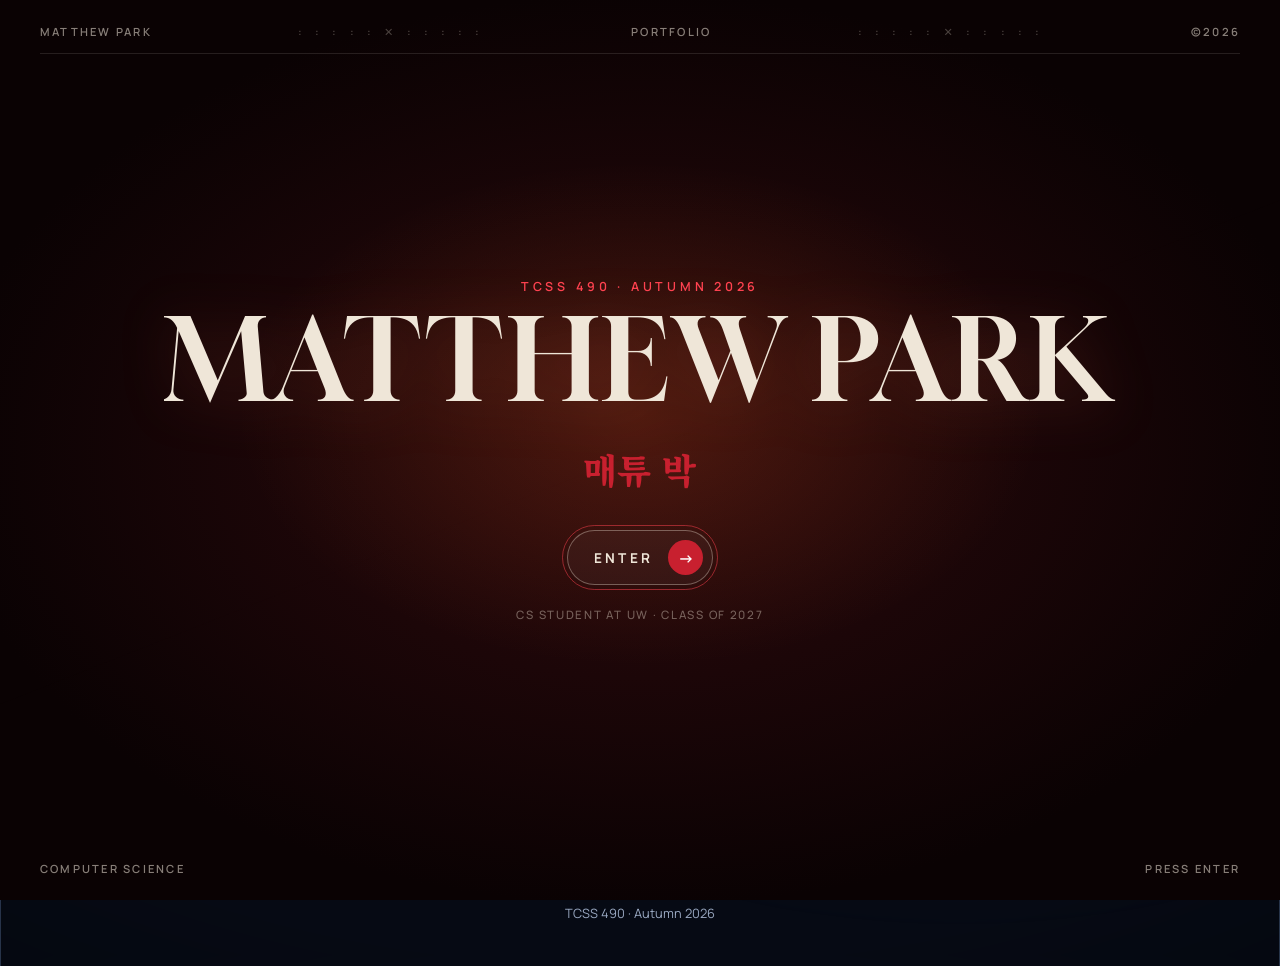
==== index.html @ c93c806b "Play all effects even with Reduce motion on" ====
<!DOCTYPE html>
<html lang="en">
<head>
  <meta charset="UTF-8">
  <meta name="viewport" content="width=device-width, initial-scale=1">
  <title>Matthew Park | Portfolio</title>
  <!-- Apply the saved theme before the page paints, so there is no flash -->
  <script>
    try { var t = localStorage.getItem("theme"); if (t) document.documentElement.dataset.theme = t; } catch (e) {}
  </script>
  <link rel="preconnect" href="https://fonts.googleapis.com">
  <link rel="preconnect" href="https://fonts.gstatic.com" crossorigin>
  <link rel="stylesheet" href="https://fonts.googleapis.com/css2?family=Gloock&family=Manrope:wght@400;500;600;700&display=swap">
  <link rel="stylesheet" href="https://fonts.googleapis.com/css2?family=Noto+Serif+KR:wght@900&text=%EB%A7%A4%ED%8A%9C%20%EB%B0%95&display=swap">
  <link rel="stylesheet" href="style.css?v=7">
  <link rel="stylesheet" href="intro.css?v=7">
  <script src="intro.js?v=7"></script>
  <link rel="stylesheet" href="world.css?v=7">
  <script src="world.js?v=7"></script>
  <script src="game.js?v=7"></script>
</head>
<body>
  <canvas id="embers" aria-hidden="true"></canvas>

  <div class="page">
    <header class="topbar">
      <a class="brand" href="#top" aria-label="Matthew Park, back to top">
        <span class="brand-mark" aria-hidden="true">M</span>
        <span class="brand-name">MATTHEW PARK</span>
      </a>
      <nav>
        <a href="https://github.com/matthewleepark">GitHub</a>
        <a href="https://www.linkedin.com/in/matthewlpark">LinkedIn</a>
        <a href="mailto:leepark@uw.edu">Email</a>
      </nav>
      <button id="theme-toggle" type="button" aria-label="Toggle light and dark mode">◐ <span class="theme-name">Dark</span></button>
    </header>

    <main class="hero" id="top">
      <p class="eyebrow">Computer Science · UW · Class of 2027</p>

      <div class="stage">
        <h1 class="giant">
          <span class="sr-only">Matthew Park</span>
          <span class="giant-word" aria-hidden="true">PARK</span>
        </h1>
        <span class="hangul" lang="ko" aria-hidden="true">매튜 박</span>
      </div>

      <!-- Your cutout photo: save a PNG with a transparent background as me.png in the repo.
           If me.png is missing, this is hidden automatically. -->
      <figure class="portrait">
        <img src="me.png" alt="Matthew Park" onerror="this.parentElement.hidden = true">
      </figure>

      <div class="hero-row">
        <div class="cta">
          <a class="btn-explore" href="#artifacts">View artifacts <span class="arrow" aria-hidden="true">↗</span></a>
          <span class="cta-rule" aria-hidden="true"></span>
          <a class="btn-text" href="mailto:leepark@uw.edu">Contact me</a>
        </div>

        <section class="intro" aria-labelledby="about-heading">
          <p class="tagline">CS student at UW, class of 2027. Learning to build software with AI.</p>
          <h2 id="about-heading" class="label">About</h2>
          <p class="about-text">
            I'm a computer science student at UW, graduating in June 2027.
            I'm aiming for a software developer role. This site holds the five
            projects I'm building for TCSS 490, Generative AI and Software Development.
          </p>
        </section>
      </div>

      <section class="artifacts" id="artifacts" aria-labelledby="artifacts-heading">
        <h2 id="artifacts-heading" class="label">TCSS 490 Artifacts</h2>
        <div id="cards" class="dish-row"></div>
      </section>
    </main>

    <footer>TCSS 490 · Autumn 2026</footer>
  </div>

  <!-- Artifact details: filled in by script.js when a card is clicked -->
  <dialog id="modal" class="modal" aria-labelledby="modal-title">
    <div class="modal-inner">
      <button type="button" class="modal-close" data-close aria-label="Close details">✕</button>
      <p id="modal-badge" class="eyebrow"></p>
      <h3 id="modal-title"></h3>
      <p id="modal-desc" class="modal-desc"></p>
      <h4 class="label">Reflection</h4>
      <p id="modal-reflection" class="modal-reflection"></p>
      <div class="modal-actions">
        <button type="button" class="btn-ghost" data-close>Close</button>
        <a id="modal-app" class="btn-explore" href="#" target="_blank" rel="noopener" hidden>Open app <span class="arrow" aria-hidden="true">↗</span></a>
        <a id="modal-link" class="btn-explore" href="#"><span id="modal-link-text">View artifact</span> <span class="arrow" aria-hidden="true">↗</span></a>
        <span id="modal-pending" class="btn-pending">Not built yet</span>
      </div>
    </div>
  </dialog>

  <script src="cards.js?v=7"></script>
  <script src="script.js?v=7"></script>
</body>
</html>
---- style.css ----
:root {
  color-scheme: dark;
  --bg: #120506;
  --bg-glow: #4a0d12;
  --display: #efe6d8;
  --fg: #efe6d8;
  --muted: #b8a49e;
  --red: #c8202f;
  --red-bright: #ff4250;
  --glass: rgba(255, 255, 255, .055);
  --glass-hover: rgba(255, 255, 255, .09);
  --line: rgba(255, 255, 255, .13);
  --pill-bg: rgba(255, 255, 255, .06);
  --shadow: 0 30px 60px -30px rgba(0, 0, 0, .9);

  --display-font: "Gloock", "DM Serif Display", Georgia, serif;
  --sans: "Manrope", system-ui, -apple-system, "Segoe UI", sans-serif;
}
:root[data-theme="light"] {
  color-scheme: light;
  --bg: #f2ebe1;
  --bg-glow: #e6c9c0;
  --display: #2a0b0e;
  --fg: #2a1214;
  --muted: #6d5853;
  --red: #a8141f;
  --red-bright: #c8202f;
  --glass: rgba(255, 255, 255, .55);
  --glass-hover: rgba(255, 255, 255, .8);
  --line: rgba(42, 11, 14, .14);
  --pill-bg: rgba(255, 255, 255, .5);
  --shadow: 0 26px 50px -30px rgba(42, 11, 14, .45);
}

/* ---------- Base ---------- */
* { box-sizing: border-box; }
html { scroll-behavior: smooth; }
body {
  margin: 0;
  min-height: 100vh;
  background:
    radial-gradient(60% 55% at 50% 45%, var(--bg-glow), transparent 75%),
    radial-gradient(120% 90% at 50% 50%, transparent 55%, rgba(0, 0, 0, .55)),
    var(--bg);
  color: var(--fg);
  font-family: var(--sans);
  line-height: 1.6;
  transition: background-color .5s ease, color .5s ease;
}
:root[data-theme="light"] body {
  background: radial-gradient(60% 55% at 50% 45%, var(--bg-glow), transparent 75%), var(--bg);
}
:focus-visible { outline: 2px solid var(--red-bright); outline-offset: 3px; }
::selection { background: var(--red); color: #fff; }
.sr-only {
  position: absolute; width: 1px; height: 1px; margin: -1px; padding: 0;
  overflow: hidden; clip: rect(0 0 0 0); white-space: nowrap; border: 0;
}
#embers { position: fixed; inset: 0; width: 100%; height: 100%; z-index: 0; pointer-events: none; }

.page { position: relative; z-index: 1; max-width: 1280px; margin: 0 auto; padding: 0 clamp(1rem, 3vw, 2rem); }

/* ---------- Top bar ---------- */
.topbar {
  display: grid; grid-template-columns: 1fr auto 1fr; align-items: center; gap: 1rem;
  padding: 1.4rem 0;
}
.brand { display: flex; align-items: center; gap: .7rem; color: var(--fg); text-decoration: none; }
.brand-mark {
  display: grid; place-items: center;
  width: 2rem; height: 2rem;
  border: 1.5px solid var(--red); border-radius: 6px;
  color: var(--red-bright);
  font-family: var(--display-font); font-size: 1.15rem;
}
.brand-name { font-family: var(--display-font); font-size: .95rem; letter-spacing: .08em; }

nav { display: flex; gap: .6rem; justify-content: center; }
nav a, #theme-toggle {
  padding: .4rem 1.05rem;
  border: 1px solid var(--line); border-radius: 999px;
  background: var(--pill-bg);
  -webkit-backdrop-filter: blur(8px); backdrop-filter: blur(8px);
  color: var(--fg);
  font: 500 .78rem var(--sans); letter-spacing: .04em; text-transform: uppercase;
  text-decoration: none;
  transition: background-color .3s, border-color .3s, color .3s, transform .3s;
}
nav a:hover { border-color: var(--red); background: var(--red); color: #fff; transform: translateY(-2px); }
#theme-toggle {
  justify-self: end;
  border-color: var(--red); background: var(--red); color: #fff;
  font-weight: 700; cursor: pointer;
}
#theme-toggle:hover { background: var(--red-bright); transform: translateY(-2px); }

/* ---------- Hero ---------- */
.hero {
  position: relative;
  display: flex; flex-direction: column;
  min-height: calc(100vh - 5rem);
  padding-top: clamp(1rem, 4vh, 3rem);
}
.eyebrow {
  position: relative; z-index: 3;
  margin: 0;
  color: var(--red-bright);
  font: 600 .82rem var(--sans); letter-spacing: .1em; text-transform: uppercase;
  animation: rise .9s .1s cubic-bezier(.2, .8, .2, 1) both;
}

.stage { position: relative; z-index: 1; }
.giant { margin: 0; line-height: 1; }
.giant-word {
  display: block;
  font-family: var(--display-font);
  font-weight: 400;
  font-size: clamp(6rem, 27vw, 22rem);
  line-height: .82;
  letter-spacing: -.02em;
  text-align: center;
  color: var(--display);
  transform: translate(calc(var(--px, 0) * -14px), calc(var(--py, 0) * -8px));
  transition: transform .4s cubic-bezier(.2, .8, .2, 1), color .5s;
  animation: giant-in 1.3s cubic-bezier(.2, .8, .2, 1) both;
}
@keyframes giant-in { from { opacity: 0; letter-spacing: .08em; filter: blur(8px); } }

.hangul {
  position: absolute; z-index: 3;
  top: 6%; right: 6%;
  font-family: "Noto Serif KR", var(--display-font);
  font-weight: 900;
  font-size: clamp(1.8rem, 6.5vw, 5rem);
  line-height: 1;
  color: var(--red);
  text-shadow: 0 6px 30px rgba(200, 32, 47, .35);
  transform: translate(calc(var(--px, 0) * 22px), calc(var(--py, 0) * 12px));
  transition: transform .4s cubic-bezier(.2, .8, .2, 1);
  animation: rise 1s .6s cubic-bezier(.2, .8, .2, 1) both;
}

/* the cutout photo stands in front of the giant word */
.portrait {
  position: absolute; z-index: 2;
  left: 50%; bottom: 0;
  height: min(88%, 860px);
  margin: 0;
  pointer-events: none;
  transform: translate(calc(-50% + var(--px, 0) * 8px), calc(var(--py, 0) * 4px));
  transition: transform .4s cubic-bezier(.2, .8, .2, 1);
  animation: photo-in 1.2s .3s cubic-bezier(.2, .8, .2, 1) both;
}
.portrait[hidden] { display: none; }
.portrait img {
  display: block; height: 100%; width: auto;
  /* red tint like the reference; delete this filter line to keep your photo's real colors */
  filter: grayscale(.3) sepia(.45) saturate(2) hue-rotate(-28deg) brightness(.85) contrast(1.08)
          drop-shadow(0 0 40px rgba(200, 32, 47, .35));
  -webkit-mask-image: linear-gradient(to bottom, #000 70%, transparent 98%);
          mask-image: linear-gradient(to bottom, #000 70%, transparent 98%);
}
@keyframes photo-in { from { opacity: 0; transform: translate(-50%, 30px); } }

.hero-row {
  position: relative; z-index: 3;
  display: flex; justify-content: space-between; align-items: flex-end; gap: 2rem;
  margin-top: clamp(1.5rem, 4vh, 3rem);
  animation: rise 1s .8s cubic-bezier(.2, .8, .2, 1) both;
}
.cta { display: flex; align-items: center; gap: 1.1rem; }
.btn-explore {
  display: inline-flex; align-items: center; gap: .9rem;
  padding: .45rem .5rem .45rem 1.3rem;
  border: 1px solid var(--red); border-radius: 999px;
  background: linear-gradient(var(--red), #8f1520);
  color: #fff;
  font: 600 1rem var(--sans);
  text-decoration: none;
  transition: transform .3s, box-shadow .3s;
}
.btn-explore .arrow {
  display: grid; place-items: center;
  width: 2rem; height: 2rem; border-radius: 50%;
  background: #120506; color: #fff; font-size: .9rem;
  transition: transform .35s cubic-bezier(.2, .8, .2, 1);
}
.btn-explore:hover { transform: translateY(-2px); box-shadow: 0 12px 30px -10px rgba(200, 32, 47, .8); }
.btn-explore:hover .arrow { transform: rotate(45deg); }
.cta-rule { width: 1px; height: 2.2rem; background: var(--line); }
.btn-text { color: var(--fg); font-weight: 600; text-decoration: none; }
.btn-text:hover { color: var(--red-bright); }

.intro { max-width: 22rem; text-align: right; }
.tagline { margin: 0 0 .8rem; font-size: 1rem; font-weight: 600; line-height: 1.5; }
.label {
  margin: 0 0 .3rem;
  color: var(--red-bright);
  font: 700 .72rem var(--sans); letter-spacing: .14em; text-transform: uppercase;
}
.about-text { margin: 0; color: var(--muted); font-size: .9rem; line-height: 1.6; }

/* ---------- Artifact cards (bottom row) ---------- */
.artifacts {
  position: relative; z-index: 3;
  margin-top: clamp(1.5rem, 4vh, 2.5rem);
  padding-bottom: 1.5rem;
}
.dish-row {
  display: grid; gap: .9rem;
  grid-template-columns: repeat(5, minmax(0, 1fr));
}
.dish {
  position: relative;
  display: flex; align-items: center; gap: .85rem;
  padding: .8rem .95rem;
  background: var(--glass);
  -webkit-backdrop-filter: blur(14px); backdrop-filter: blur(14px);
  border: 1px solid var(--line);
  border-radius: 14px;
  cursor: pointer;
  transition: transform .35s cubic-bezier(.2, .8, .2, 1), background-color .3s, border-color .3s, box-shadow .35s;
  animation: rise .8s cubic-bezier(.2, .8, .2, 1) backwards;
  animation-delay: calc(1s + var(--i, 0) * 90ms);
}
.dish.idea { border-style: dashed; }
.dish:hover, .dish:focus-within {
  transform: translateY(-5px);
  background: var(--glass-hover);
  border-color: var(--red);
  box-shadow: 0 16px 40px -18px rgba(200, 32, 47, .75);
}
.thumb {
  flex-shrink: 0;
  position: relative;
  display: grid; place-items: center;
  width: 3.4rem; height: 3.4rem; border-radius: 50%;
  background: radial-gradient(circle at 35% 30%, #5a1218, #1a0607 70%);
  border: 1px solid rgba(255, 66, 80, .35);
  color: #ffd9d2;
  font-family: var(--display-font); font-size: 1.3rem;
  box-shadow: inset 0 0 14px rgba(0, 0, 0, .6), 0 0 18px -6px rgba(200, 32, 47, .7);
}
.thumb::after {
  content: ""; position: absolute; right: 2px; bottom: 2px;
  width: .7rem; height: .7rem; border-radius: 50%;
  border: 2px solid var(--bg);
  background: #8a7f7a;
}
.dish.done .thumb::after { background: #3ddc84; }
.dish-text { min-width: 0; }
.dish h3 { margin: 0; font: 500 .86rem var(--sans); line-height: 1.35; }
.dish-open { all: unset; cursor: pointer; }
.dish-open::after { content: ""; position: absolute; inset: 0; border-radius: inherit; }
.dish:has(.dish-open:focus-visible) { outline: 2px solid var(--red-bright); outline-offset: 3px; }
.dish-meta { margin: .3rem 0 0; font-weight: 700; font-size: .85rem; letter-spacing: .02em; white-space: nowrap; }
.dish-meta span { color: var(--muted); font-weight: 500; font-size: .78rem; }

footer {
  position: relative; z-index: 1;
  padding: 1.2rem 0 2rem;
  color: var(--muted); font-size: .8rem; text-align: center;
}

@keyframes rise { from { opacity: 0; transform: translateY(16px); } }

/* ---------- Modal ---------- */
.modal {
  width: min(34rem, calc(100vw - 2rem));
  max-height: calc(100vh - 2rem);
  padding: 0;
  border: 1px solid var(--line); border-radius: 20px;
  background: radial-gradient(100% 80% at 50% 0%, var(--bg-glow), var(--bg) 80%);
  color: var(--fg);
  box-shadow: 0 40px 100px -30px rgba(0, 0, 0, .9);
  overflow: auto;
}
.modal[open] { animation: modal-in .45s cubic-bezier(.2, .9, .25, 1.05); }
.modal.closing { animation: modal-out .22s ease forwards; }
.modal::backdrop { background: rgba(10, 2, 3, .65); -webkit-backdrop-filter: blur(6px); backdrop-filter: blur(6px); }
.modal[open]::backdrop { animation: fade .3s ease; }
.modal.closing::backdrop { animation: fade .22s ease reverse forwards; }
@keyframes modal-in { from { opacity: 0; transform: translateY(18px) scale(.94); } }
@keyframes modal-out { to { opacity: 0; transform: scale(.96); } }
@keyframes fade { from { opacity: 0; } }

.modal-inner { position: relative; padding: 1.8rem 1.8rem 1.5rem; }
.modal .eyebrow { animation: none; }
.modal-close {
  position: absolute; top: 1.1rem; right: 1.1rem;
  width: 2.2rem; height: 2.2rem; border-radius: 50%;
  border: 1px solid var(--line); background: none; color: var(--fg);
  cursor: pointer; transition: transform .3s, border-color .3s;
}
.modal-close:hover { transform: rotate(90deg); border-color: var(--red); }
.modal h3 {
  margin: .3rem 2.5rem .7rem 0;
  font-family: var(--display-font); font-weight: 400;
  font-size: clamp(1.9rem, 5vw, 2.5rem); line-height: 1.1;
}
.modal-desc { margin: 0 0 1.3rem; }
.modal-reflection {
  margin: 0; padding: .8rem 1rem;
  border-left: 2px solid var(--red);
  background: var(--glass);
  border-radius: 0 10px 10px 0;
  font-style: italic;
}
.modal-reflection.empty { font-style: normal; color: var(--muted); border-left-style: dashed; }
.modal-actions {
  display: flex; flex-wrap: wrap; justify-content: flex-end; align-items: center; gap: .7rem;
  margin-top: 1.6rem; padding-top: 1.2rem; border-top: 1px solid var(--line);
}
.btn-ghost {
  padding: .55rem 1.2rem; border-radius: 999px;
  border: 1px solid var(--line); background: none; color: var(--fg);
  font: 600 .9rem var(--sans); cursor: pointer;
  transition: border-color .3s;
}
.btn-ghost:hover { border-color: var(--red); }
.btn-pending {
  padding: .55rem 1.2rem; border-radius: 999px;
  border: 1px dashed var(--line); color: var(--muted); font-weight: 600; font-size: .9rem;
}
[hidden].btn-explore, [hidden].btn-pending { display: none; }
/* The second bubble (View repo) next to Open app: outlined instead of filled. */
.btn-explore.secondary { background: none; border-color: var(--line); color: var(--fg); }
.btn-explore.secondary .arrow { background: var(--line); color: var(--fg); }
.btn-explore.secondary:hover { border-color: var(--red); box-shadow: none; }

/* ---------- Tablet / phone ---------- */
@media (max-width: 960px) {
  .topbar { grid-template-columns: 1fr auto; }
  .topbar nav { grid-column: 1 / -1; grid-row: 2; justify-content: flex-start; flex-wrap: wrap; }
  .hero-row { flex-direction: column; align-items: flex-start; }
  .intro { text-align: left; max-width: 34rem; }
  .dish-row {
    grid-template-columns: none;
    grid-auto-flow: column; grid-auto-columns: minmax(230px, 70%);
    overflow-x: auto; scroll-snap-type: x mandatory;
    padding: .4rem .2rem 1rem;
  }
  .dish { scroll-snap-align: start; }
  /* on smaller screens the photo sits in the flow, overlapping the bottom of the word */
  .portrait {
    position: relative; left: auto; bottom: auto;
    align-self: center;
    height: clamp(260px, 70vw, 460px);
    margin: clamp(-5rem, -9vw, -2rem) auto 0;
    transform: none;
    animation: rise 1.2s .3s cubic-bezier(.2, .8, .2, 1) both;
  }
}
@media (max-width: 520px) {
  .brand-name { display: none; }
  .hangul { top: 0; right: 0; }
}

/* ---------- Reduced motion ---------- */
::view-transition-old(root), ::view-transition-new(root) { animation: none; mix-blend-mode: normal; }
---- intro.css ----
/* Cover the page until the front page is built, so nothing flashes first */
html.gate-on::before {
  content: ""; position: fixed; inset: 0; z-index: 9998;
  background: #0a0203;
}
/* Hold the page's own entrance animations until the cut opens */
html.gate-playing .page,
html.gate-playing .page * { animation-play-state: paused !important; }

/* ==========================================================
   Front page
   ========================================================== */
.gate { position: fixed; inset: 0; z-index: 9999; overflow: hidden; background: #0a0203; }
.gate.cutting { background: transparent; }
.gate-half {
  position: absolute; inset: 0;
  background:
    radial-gradient(45% 40% at 50% 46%, rgba(255, 106, 26, .16), transparent 70%),
    radial-gradient(70% 65% at 50% 50%, #2e0a0d, #0a0203 78%);
  will-change: transform;
}
.gate-top    { clip-path: polygon(0 0, 100% 0, 100% calc(22% + 2px), 0 calc(78% + 2px)); z-index: 1; }
.gate-bottom { clip-path: polygon(0 78%, 100% 22%, 100% 100%, 0 100%); }

.gate-hud {
  position: absolute; left: clamp(1rem, 4vw, 2.5rem); right: clamp(1rem, 4vw, 2.5rem);
  display: flex; justify-content: space-between; align-items: center; gap: 1rem;
  color: rgba(239, 230, 216, .55);
  font: 600 .7rem "Manrope", system-ui, sans-serif; letter-spacing: .2em; text-transform: uppercase;
}
.gate-hud.top { top: 1.5rem; padding-bottom: .9rem; border-bottom: 1px solid rgba(239, 230, 216, .12); }
.gate-hud.bottom { bottom: 1.5rem; }
.ticks { color: rgba(239, 230, 216, .28); letter-spacing: .5em; white-space: nowrap; overflow: hidden; }

.gate-center {
  position: absolute; inset: 0;
  display: grid; place-content: center; justify-items: center; gap: .45rem;
  text-align: center; padding: 0 1rem;
}
.gate-kicker {
  color: #ff4250;
  font: 600 .78rem "Manrope", system-ui, sans-serif; letter-spacing: .3em; text-transform: uppercase;
}
.gate-name {
  position: relative;
  color: transparent;
  background: linear-gradient(105deg, #efe6d8 0%, #efe6d8 42%, #ffe9c9 48%, #ffffff 50%, #ffe9c9 52%, #efe6d8 58%, #efe6d8 100%);
  background-size: 300% 100%;
  -webkit-background-clip: text; background-clip: text;
  filter: drop-shadow(0 6px 28px rgba(255, 120, 80, .18));
  font-family: "Gloock", Georgia, serif;
  font-size: clamp(2.6rem, 10vw, 7rem);
  line-height: 1; letter-spacing: .04em;
}
.gate-ko {
  margin-top: 1.2rem;
  color: #c8202f;
  font-family: "Noto Serif KR", "Gloock", serif; font-weight: 900;
  font-size: clamp(1.3rem, 3.6vw, 2.2rem);
}

.gate-enter {
  position: relative;
  display: inline-flex; align-items: center; gap: .9rem;
  margin-top: 1.6rem;
  padding: .55rem .55rem .55rem 1.6rem;
  border: 1px solid rgba(239, 230, 216, .35); border-radius: 999px;
  background: rgba(255, 255, 255, .04);
  color: #efe6d8;
  font: 700 .85rem "Manrope", system-ui, sans-serif; letter-spacing: .25em; text-transform: uppercase;
  cursor: pointer;
  transition: background-color .3s, border-color .3s, transform .2s, box-shadow .3s;
}
.gate-enter::before {
  content: ""; position: absolute; inset: -6px; border-radius: inherit;
  border: 1px solid rgba(255, 66, 80, .5);
  animation: gate-pulse 2.2s ease-out infinite;
  pointer-events: none;
}
.gate-enter .arrow {
  display: grid; place-items: center;
  width: 2.2rem; height: 2.2rem; border-radius: 50%;
  background: #c8202f; color: #fff; font-size: 1rem; letter-spacing: 0;
  transition: transform .35s cubic-bezier(.2, .8, .2, 1);
}
.gate-enter:hover { background: rgba(200, 32, 47, .25); border-color: #ff4250; box-shadow: 0 0 40px -8px rgba(255, 66, 80, .8); }
.gate-enter:hover .arrow { transform: translateX(4px); }
.gate-enter:active { transform: scale(.96); }
.gate-enter:focus-visible { outline: 2px solid #ff4250; outline-offset: 6px; }
@keyframes sheen { 0% { background-position: 100% 0; } 55%, 100% { background-position: 0% 0; } }
@keyframes gate-pulse { from { opacity: .9; transform: scale(.96); } to { opacity: 0; transform: scale(1.18); } }

.gate-sub { margin-top: .9rem; color: rgba(239, 230, 216, .4); font: 500 .72rem "Manrope", system-ui, sans-serif; letter-spacing: .15em; text-transform: uppercase; }

/* front page entrance */
.gate-center > *, .gate-hud { animation: gate-rise .9s cubic-bezier(.2, .8, .2, 1) backwards; }
.gate-center > :nth-child(2) { animation-delay: .1s; }
.gate-center > :nth-child(3) { animation-delay: .2s; }
.gate-center > :nth-child(4) { animation-delay: .35s; }
.gate-center > :nth-child(5) { animation-delay: .45s; }
@keyframes gate-rise { from { opacity: 0; transform: translateY(14px); } }
.gate-center > .gate-name { animation: gate-rise .9s .1s cubic-bezier(.2, .8, .2, 1) backwards, sheen 6s 1s ease-in-out infinite; }

/* the blade stroke */
.gate-slash {
  position: absolute; z-index: 3;
  height: 3px; border-radius: 3px;
  background: linear-gradient(90deg, rgba(255, 255, 255, 0), #fff 12%, #fff 88%, rgba(255, 255, 255, 0));
  box-shadow: 0 0 8px #fff, 0 0 22px #ff4250, 0 0 40px rgba(255, 106, 26, .7);
  transform-origin: 0 50%;
  pointer-events: none;
  opacity: 0;
}
.gate-flash { position: absolute; inset: 0; z-index: 2; background: #fff; opacity: 0; pointer-events: none; }
.spark {
  position: absolute; z-index: 4;
  width: 3px; height: 3px; border-radius: 50%;
  background: #ffc061;
  box-shadow: 0 0 8px #ff6a1a, 0 0 2px #fff;
  pointer-events: none;
}

/* ==========================================================
   Atmosphere on the hero (inspired by the fog + callout references)
   ========================================================== */
.hero { overflow-x: clip; }
.topbar { border-bottom: 1px solid var(--line); }

/* drifting fog */
.fog { position: absolute; inset: -10% -25%; z-index: 0; pointer-events: none; }
.fog span {
  position: absolute; width: 55%; height: 45%; border-radius: 50%;
  background: radial-gradient(closest-side, rgba(255, 228, 218, .085), transparent);
  filter: blur(24px);
  animation: drift 34s ease-in-out infinite alternate;
}
.fog span:nth-child(1) { left: 0; top: 30%; }
.fog span:nth-child(2) { left: 40%; top: 50%; animation-duration: 42s; animation-delay: -12s; }
.fog span:nth-child(3) { left: 20%; top: 5%; width: 70%; animation-duration: 50s; animation-delay: -25s; }
:root[data-theme="light"] .fog span { background: radial-gradient(closest-side, rgba(120, 50, 45, .07), transparent); }
@keyframes drift { from { transform: translateX(-12%); } to { transform: translateX(18%); } }

/* thin orbit rings behind the figure */
.rings { position: absolute; z-index: 2; width: 0; height: 0; pointer-events: none; }
.rings span {
  position: absolute; left: 0; top: 0;
  border-radius: 50%;
  border: 1px solid rgba(239, 230, 216, .13);
  transform: translate(-50%, -50%);
  animation: ring-in 1.2s .4s cubic-bezier(.2, .8, .2, 1) both;
}
.rings span:nth-child(1) { width: 34vmin; height: 34vmin; }
.rings span:nth-child(2) {
  width: 58vmin; height: 58vmin;
  border-style: dashed; border-color: rgba(255, 66, 80, .2);
  animation: fade-in 1.2s .55s ease both, spin 90s linear infinite;
}
:root[data-theme="light"] .rings span:nth-child(1) { border-color: rgba(42, 11, 14, .12); }
@keyframes ring-in { from { opacity: 0; transform: translate(-50%, -50%) scale(.85); } }
@keyframes spin { to { transform: translate(-50%, -50%) rotate(360deg); } }

/* callouts: red dot + leader line pointing at the figure */
.callout { position: absolute; z-index: 3; width: 0; height: 0; }
.callout-anchor {
  position: absolute; left: 0; top: 0;
  width: 9px; height: 9px; margin: -4.5px 0 0 -4.5px;
  border: 1.5px solid rgba(255, 255, 255, .85); border-radius: 50%;
  animation: pop .4s var(--d) cubic-bezier(.2, .8, .2, 1.4) both;
}
.callout-line {
  position: absolute; top: 0; height: 1px; width: var(--len);
  background: rgba(239, 230, 216, .45);
  animation: draw .5s calc(var(--d) + .1s) cubic-bezier(.6, 0, .2, 1) both;
}
.callout-dot {
  position: absolute; top: 0;
  width: 12px; height: 12px; margin: -6px 0 0 -6px;
  border-radius: 50%; background: var(--red-bright);
  box-shadow: 0 0 0 4px rgba(255, 66, 80, .18), 0 0 14px rgba(255, 66, 80, .8);
  animation: pop .4s calc(var(--d) + .5s) cubic-bezier(.2, .8, .2, 1.4) both;
}
.callout-label {
  position: absolute; top: 0; transform: translateY(-50%);
  padding: .25rem .7rem;
  border: 1px solid var(--line); border-radius: 999px;
  background: color-mix(in srgb, var(--bg) 70%, transparent);
  -webkit-backdrop-filter: blur(8px); backdrop-filter: blur(8px);
  color: var(--fg);
  font: 700 .8rem var(--sans); white-space: nowrap;
  animation: fade-in .4s calc(var(--d) + .6s) ease both;
}
.callout.right .callout-line { left: 0; transform-origin: left; }
.callout.right .callout-dot { left: var(--len); }
.callout.right .callout-label { left: calc(var(--len) + 16px); }
.callout.left .callout-line { right: 0; transform-origin: right; }
.callout.left .callout-dot { left: calc(var(--len) * -1); }
.callout.left .callout-label { right: calc(var(--len) + 16px); }
.callout:hover .callout-dot { animation: pulse 1s ease-in-out infinite; }
@keyframes draw { from { transform: scaleX(0); } }
@keyframes pop { from { transform: scale(0); opacity: 0; } }
@keyframes fade-in { from { opacity: 0; } }
@keyframes pulse { 50% { box-shadow: 0 0 0 9px rgba(255, 66, 80, 0), 0 0 22px rgba(255, 66, 80, 1); } }

/* vertical dot nav for the five artifacts */
.dot-nav {
  position: absolute; z-index: 4; left: 0; top: 28%;
  display: flex; flex-direction: column; gap: .7rem;
  animation: rise .9s 1s cubic-bezier(.2, .8, .2, 1) both;
}
.dot-nav::before, .dot-nav::after {
  content: ""; width: 1px; height: 1.6rem; margin-left: 6.5px; background: var(--line);
}
.dot-nav button {
  position: relative;
  display: flex; align-items: center; gap: .8rem;
  padding: 0; border: 0; background: none; cursor: pointer;
  color: var(--fg); font: 700 .8rem var(--sans);
}
.dot-nav .pip {
  flex-shrink: 0;
  width: 14px; height: 14px; border-radius: 50%;
  border: 1.5px solid rgba(239, 230, 216, .7);
  transition: transform .25s, background-color .25s, border-color .25s;
}
:root[data-theme="light"] .dot-nav .pip { border-color: rgba(42, 11, 14, .55); }
.dot-nav .done .pip { background: var(--red-bright); border-color: var(--red-bright); box-shadow: 0 0 12px rgba(255, 66, 80, .7); }
.dot-nav .tip {
  padding: .2rem .65rem; border-radius: 999px;
  background: color-mix(in srgb, var(--bg) 75%, transparent);
  -webkit-backdrop-filter: blur(8px); backdrop-filter: blur(8px);
  white-space: nowrap;
  opacity: 0; transform: translateX(-6px);
  transition: opacity .25s, transform .25s;
  pointer-events: none;
}
.dot-nav button:hover .pip, .dot-nav button:focus-visible .pip { transform: scale(1.25); border-color: var(--red-bright); }
.dot-nav button:hover .tip, .dot-nav button:focus-visible .tip { opacity: 1; transform: none; }


/* ==========================================================
   Reference vibes on the hero
   ========================================================== */

/* HUD strip at the top of the hero */
.hud-strip {
  position: relative; z-index: 3;
  display: flex; justify-content: space-between; align-items: center; gap: 1rem;
  margin-bottom: 1.2rem;
  color: var(--muted);
  font: 600 .68rem var(--sans); letter-spacing: .2em; text-transform: uppercase;
  animation: rise .9s cubic-bezier(.2, .8, .2, 1) both;
}
.hud-strip .ticks { flex: 1; text-align: center; color: var(--line); }
:root:not([data-theme="light"]) .hud-strip .ticks { color: rgba(239, 230, 216, .25); }

/* astronaut figure (shown when there's no me.png) */
.portrait.is-figure img {
  filter: drop-shadow(0 0 40px rgba(255, 106, 26, .35)) !important;
  -webkit-mask-image: none !important; mask-image: none !important;
  animation: float 7s ease-in-out infinite;
  transform-origin: 50% 40%;
}
@media (min-width: 961px) {
  .portrait.is-figure { height: min(64%, 600px); bottom: 21%; }
}
@keyframes float {
  0%, 100% { transform: translateY(0) rotate(0deg); }
  50% { transform: translateY(-18px) rotate(-3deg); }
}

@media (max-width: 960px) {
  .hud-strip .ticks, .callout, .dot-nav, .rings { display: none !important; }
}
---- world.css ----
@import url("https://fonts.googleapis.com/css2?family=Noto+Serif+KR:wght@900&text=%EC%9D%BC%EC%84%AC&display=swap");

/* world.css: the "other dimension" you enter after the sword cut.
   A blue night landscape with your name tucked behind the mountains,
   a blade cursor trail, and the "park" easter egg.
   Remove its <link> in index.html to undo. */

/* ---------- Blue world colors ---------- */
:root.world:not([data-theme="light"]) {
  --bg: #060a14;
  --bg-glow: #142443;
  --display: #eef3fb;
  --fg: #e7edf6;
  --muted: #9aa9c2;
  --glass: rgba(255, 255, 255, .06);
  --glass-hover: rgba(255, 255, 255, .1);
  --line: rgba(200, 220, 255, .15);
  --pill-bg: rgba(255, 255, 255, .06);

  --sky-1: #02050d; --sky-2: #0a1631; --sky-3: #22406d; --sky-4: #b98a78;
  --m-far: #1b3050; --m-mid: #12223e;
  --lake-1: #0c1833; --lake-2: #04070f;
  --ridge: #060c19; --ridge-rim: rgba(150, 190, 255, .4);
  --sun: #ff4d3d; --star: #dbe7ff; --star-op: 1;
  --fog-tint: rgba(200, 222, 255, .08);
}
:root.world[data-theme="light"] {
  /* moonlit: slate-blue night, white moon, snowy peaks */
  --bg: #2c3542;
  --bg-glow: #4a5668;
  --display: #f4f7fb;
  --fg: #eef2f7;
  --muted: #c9d1dc;
  --glass: rgba(255, 255, 255, .1);
  --glass-hover: rgba(255, 255, 255, .17);
  --line: rgba(255, 255, 255, .22);
  --pill-bg: rgba(255, 255, 255, .1);

  --sky-1: #46536a; --sky-2: #65728a; --sky-3: #8995a8; --sky-4: #a9b3c2;
  --m-far: #5a677d; --m-mid: #3f4a5e;
  --lake-1: #3a4558; --lake-2: #1f2631;
  --ridge: #262e3b; --ridge-rim: rgba(255, 255, 255, .4);
  --sun: #e2412f; --star: #ffffff; --star-op: .35;
  --fog-tint: rgba(255, 255, 255, .12);
  --snow: rgba(255, 255, 255, .55);
  --shine: #ffffff;
}
:root.world:not([data-theme="light"]) { --snow: transparent; --shine: #bcd6ff; }

html.world, html.world body { overflow-x: clip; }
html.world .hero { overflow-x: visible; }

/* orange embers become blue fireflies */
html.world #embers { filter: hue-rotate(190deg) saturate(.75) brightness(1.15); }
html.world .fog span { background: radial-gradient(closest-side, var(--fog-tint), transparent); }

/* ---------- Landscape backdrop ---------- */
.world-bg {
  position: fixed; inset: 0; z-index: -1;
  pointer-events: none;
  overflow: hidden;
}
.world-bg svg { display: block; width: 100%; height: 100%; }
.world-bg .far { transform: translate(calc(var(--wx, 0) * 10px), calc(var(--wy, 0) * 4px)); transition: transform .6s cubic-bezier(.2, .8, .2, 1); }
.world-bg .tw { animation: twinkle var(--tw, 3s) ease-in-out infinite; animation-delay: var(--td, 0s); }
@keyframes twinkle { 50% { opacity: .15; } }
.world-bg .shimmer { animation: shimmer 2.6s ease-in-out infinite; animation-delay: var(--td, 0s); }
@keyframes shimmer { 50% { opacity: .25; transform: scaleX(.7); } }

.shooting-star {
  position: absolute; top: 12%; left: 70%;
  width: 140px; height: 1.5px;
  background: linear-gradient(90deg, rgba(219, 231, 255, 0), #fff);
  border-radius: 2px;
  transform: rotate(-24deg);
  opacity: 0;
  filter: drop-shadow(0 0 6px #9cc2ff);
  animation: shoot 9s 3s linear infinite;
}
/* night has the red sun, moonlit mode has the moon */
.world-bg .moon, .world-bg .for-moon { display: none; }
:root.world[data-theme="light"] .world-bg .sun,
:root.world[data-theme="light"] .world-bg .for-sun { display: none; }
:root.world[data-theme="light"] .world-bg .moon,
:root.world[data-theme="light"] .world-bg .for-moon { display: inline; }
@keyframes shoot {
  0% { opacity: 0; translate: 0 0; }
  2% { opacity: 1; }
  7% { opacity: 0; translate: -340px 150px; }
  100% { opacity: 0; translate: -340px 150px; }
}

/* entering from the cut: the world rushes in */
html.world-entering .world-bg { animation: world-in 1.6s cubic-bezier(.2, .8, .2, 1); }
@keyframes world-in { from { transform: scale(1.18); filter: brightness(2.4) blur(8px); } }

/* ---------- Ridge that hides the bottom of your name ---------- */
.world-ridge {
  position: absolute; z-index: 0;     /* sits behind your name, so PARK stands in front */
  left: calc(50% - 50vw); width: 100vw;
  pointer-events: none;
  animation: ridge-in 1.3s .15s cubic-bezier(.2, .8, .2, 1) backwards;
}
.world-ridge svg { display: block; width: 100%; height: 100%; overflow: visible; }
@keyframes ridge-in { from { transform: translateY(40px); opacity: 0; } }

/* the cut now opens onto blue light */
.gate-flash { background: #d4e8ff !important; }
.gate-slash { box-shadow: 0 0 8px #fff, 0 0 24px #6fb1ff, 0 0 48px rgba(90, 160, 255, .8) !important; }

/* ---------- Letters you can slice ---------- */
.giant-word .ltr { position: relative; display: inline-block; cursor: pointer; pointer-events: auto; }
.giant-word .ltr::before,
.giant-word .ltr::after {
  content: attr(data-ch);
  position: absolute; left: 0; top: 0;
  color: var(--display);
  -webkit-text-fill-color: var(--display);
  opacity: 0; pointer-events: none;
}
.giant-word .ltr::before { clip-path: polygon(0 0, 100% 0, 100% var(--c2, 42%), 0 var(--c1, 58%)); }
.giant-word .ltr::after  { clip-path: polygon(0 var(--c1, 58%), 100% var(--c2, 42%), 100% 100%, 0 100%); }
.giant-word .ltr.sliced { color: transparent; }
.giant-word .ltr.sliced::before { opacity: 1; animation: half-up .95s cubic-bezier(.2, .8, .2, 1) forwards; }
.giant-word .ltr.sliced::after  { opacity: 1; animation: half-down .95s cubic-bezier(.2, .8, .2, 1) forwards; }
@keyframes half-up {
  0% { transform: none; }
  22% { transform: translate(-.05em, -.07em) rotate(-3deg); }
  70% { transform: translate(-.02em, -.02em) rotate(-1deg); }
  100% { transform: none; }
}
@keyframes half-down {
  0% { transform: none; }
  22% { transform: translate(.05em, .06em) rotate(2deg); }
  70% { transform: translate(.02em, .02em) rotate(1deg); }
  100% { transform: none; }
}

/* a quick blade stroke used for letter slices and the easter egg */
.world-slash {
  position: fixed; z-index: 70;
  height: 2px; border-radius: 2px;
  background: linear-gradient(90deg, rgba(255, 255, 255, 0), #fff 15%, #fff 85%, rgba(255, 255, 255, 0));
  box-shadow: 0 0 8px #fff, 0 0 22px #6fb1ff;
  transform-origin: 0 50%;
  pointer-events: none;
}
.world-flash { position: fixed; inset: 0; z-index: 69; background: #d4e8ff; pointer-events: none; }
.world-spark {
  position: fixed; z-index: 71;
  width: 3px; height: 3px; border-radius: 50%;
  background: #e6f1ff; box-shadow: 0 0 8px #6fb1ff;
  pointer-events: none;
}
.world-toast {
  position: fixed; z-index: 72; left: 50%; bottom: 2rem;
  padding: .6rem 1.2rem;
  border: 1px solid rgba(200, 220, 255, .3); border-radius: 999px;
  background: rgba(6, 10, 20, .75);
  -webkit-backdrop-filter: blur(10px); backdrop-filter: blur(10px);
  color: #e7edf6; font: 600 .85rem var(--sans); letter-spacing: .04em;
  translate: -50% 0;
  pointer-events: none;
}

/* ---------- Blade cursor trail ---------- */
.blade-trail { position: fixed; inset: 0; width: 100%; height: 100%; z-index: 60; pointer-events: none; }


/* ==========================================================
   Easter egg: 일섬 (Isseom, "one flash")
   ========================================================== */
html.egg-hush .page,
html.egg-hush .world-bg,
html.egg-hush #embers { filter: grayscale(.85) brightness(.5); transition: filter .6s ease; }
html.egg-hide body > .page,
html.egg-hide body > .world-bg,
html.egg-hide #embers { visibility: hidden; }

.egg { position: fixed; inset: 0; z-index: 80; pointer-events: none; }
.egg-void { position: absolute; inset: 0; width: 100%; height: 100%; opacity: 0; }
.egg-shards { position: absolute; inset: 0; }
.egg-shard { position: absolute; inset: 0; overflow: hidden; will-change: transform; }
.egg-shard .world-bg { position: absolute; }
.egg-shard .egg-page { position: absolute; left: 0; right: 0; }
.egg-shard *, .egg-shard *::before, .egg-shard *::after { animation: none !important; transition: none !important; }

.egg-bar { position: absolute; left: 0; right: 0; height: 11vh; background: #000; transition: transform .55s cubic-bezier(.7, 0, .2, 1); z-index: 3; }
.egg-bar.top { top: 0; transform: translateY(-100%); }
.egg-bar.bottom { bottom: 0; transform: translateY(100%); }
.egg.bars .egg-bar { transform: none; }

.egg-title {
  position: absolute; inset: 0; z-index: 4;
  display: grid; place-content: center; justify-items: center; gap: 1rem;
  opacity: 0;
}
.egg-kanji { position: relative; display: block; line-height: 1; }
.egg-kanji .half {
  display: block;
  font-family: "Noto Serif KR", "Gloock", serif; font-weight: 900;
  font-size: clamp(6rem, 24vw, 16rem);
  color: #ff3b3b;
  text-shadow: 0 0 30px rgba(255, 59, 59, .6), 0 0 90px rgba(255, 30, 30, .35);
  letter-spacing: .05em;
}
.egg-kanji .half.b { position: absolute; inset: 0; }
.egg-kanji .half.a { clip-path: polygon(0 0, 100% 0, 100% 36%, 0 64%); }
.egg-kanji .half.b { clip-path: polygon(0 64%, 100% 36%, 100% 100%, 0 100%); }
.egg-sub {
  color: rgba(231, 237, 246, .75);
  font: 700 .8rem var(--sans); letter-spacing: .5em; text-transform: uppercase;
}
.egg-flash { position: absolute; inset: 0; z-index: 5; background: #fff; opacity: 0; }

/* the reward: an aurora that stays in the sky for the rest of the visit */
.aurora {
  position: absolute; left: -10%; right: -10%; top: -5%; height: 55%;
  pointer-events: none;
  mix-blend-mode: screen;
  opacity: 0;
  transition: opacity 2.5s ease;
  filter: blur(28px);
}
html.aurora-on .aurora { opacity: .6; }
html.aurora-on:root.world[data-theme="light"] .aurora { opacity: .4; }
.aurora span {
  position: absolute; border-radius: 50%;
  animation: aurora 14s ease-in-out infinite alternate;
}
.aurora span:nth-child(1) { left: 5%;  top: 10%; width: 50%; height: 40%; background: radial-gradient(closest-side, rgba(60, 255, 180, .55), transparent); }
.aurora span:nth-child(2) { left: 35%; top: 0;   width: 45%; height: 50%; background: radial-gradient(closest-side, rgba(90, 160, 255, .5), transparent); animation-duration: 18s; animation-delay: -6s; }
.aurora span:nth-child(3) { left: 60%; top: 15%; width: 40%; height: 35%; background: radial-gradient(closest-side, rgba(170, 110, 255, .45), transparent); animation-duration: 22s; animation-delay: -12s; }
@keyframes aurora {
  from { transform: translateX(-6%) skewX(-12deg) scaleY(.8); }
  to   { transform: translateX(8%) skewX(10deg) scaleY(1.2); }
}

/* ==========================================================
   Shiny name, sticky top bar, back button, hero layout
   ========================================================== */
.giant-word:not(.echo) { filter: drop-shadow(0 8px 34px rgba(140, 180, 255, .22)); }
/* each letter carries the shine; the delays make one sweep travel across the word */
.giant-word .ltr {
  color: transparent;
  background: linear-gradient(105deg, var(--display) 0%, var(--display) 42%, var(--shine) 48%, #fff 50%, var(--shine) 52%, var(--display) 58%, var(--display) 100%);
  background-size: 300% 100%;
  background-position: 100% 0;
  -webkit-background-clip: text; background-clip: text;
  animation: world-sheen 7s 1.6s ease-in-out infinite;
}
.giant-word .ltr:nth-child(2) { animation-delay: 1.75s; }
.giant-word .ltr:nth-child(3) { animation-delay: 1.9s; }
.giant-word .ltr:nth-child(4) { animation-delay: 2.05s; }
.giant-word .ltr:nth-child(5) { animation-delay: 2.2s; }
.giant-word .ltr:nth-child(6) { animation-delay: 2.35s; }
/* while a letter is being sliced, hide the whole letter so only the two halves show */
.giant-word .ltr.sliced {
  background: none !important;
  -webkit-text-fill-color: transparent;
  color: transparent;
}
@keyframes world-sheen { 0% { background-position: 100% 0; } 55%, 100% { background-position: 0% 0; } }

/* top bar stays at the top while you scroll */
html.world .topbar {
  position: sticky; top: .75rem; z-index: 50;
  margin-top: .75rem;
  padding: .55rem .6rem .55rem 1rem;
  border: 1px solid var(--line);
  border-radius: 18px;
  background: color-mix(in srgb, var(--bg) 55%, transparent);
  -webkit-backdrop-filter: blur(14px) saturate(1.2);
          backdrop-filter: blur(14px) saturate(1.2);
  box-shadow: 0 10px 30px -18px rgba(0, 0, 0, .6);
}
.top-actions { justify-self: end; display: flex; align-items: center; gap: .5rem; }
.back-btn {
  padding: .4rem .95rem;
  border: 1px solid var(--line); border-radius: 999px;
  background: var(--pill-bg);
  color: var(--fg);
  font: 600 .78rem var(--sans); letter-spacing: .04em; text-transform: uppercase;
  cursor: pointer;
  transition: border-color .3s, transform .3s, background-color .3s;
}
.back-btn:hover { border-color: var(--fg); transform: translateY(-2px); background: var(--glass-hover); }

/* hero: big line on the left, About on the right */
html.world .hero-row { align-items: flex-end; gap: 2.5rem; }
.hero-left .tagline {
  margin: 0;
  max-width: 19ch;
  font-size: clamp(1.5rem, 2.6vw, 2.15rem);
  font-weight: 600;
  line-height: 1.15;
  letter-spacing: -.02em;
  text-align: left;
}
html.world .intro { max-width: 25rem; text-align: left; }
.hero-stats { display: flex; gap: 2.2rem; margin: 0 0 1rem; }
.hero-stats div { display: grid; gap: .1rem; }
.hero-stats dt { font-size: 1.6rem; font-weight: 500; line-height: 1.1; }
.hero-stats dd { margin: 0; color: var(--muted); font-size: .72rem; }
html.world .intro .cta { margin-top: 1.1rem; gap: .7rem; }
html.world .intro .cta-rule { display: none; }
html.world .intro .btn-explore { font-size: .9rem; padding: .35rem .4rem .35rem 1.1rem; }
html.world .intro .btn-explore .arrow { width: 1.8rem; height: 1.8rem; }
html.world .intro .btn-text {
  padding: .5rem 1.1rem;
  border: 1px solid var(--line); border-radius: 999px;
  font-size: .9rem;
  transition: border-color .3s, background-color .3s;
}
html.world .intro .btn-text:hover { border-color: var(--fg); background: var(--glass-hover); color: var(--fg); }

@media (max-width: 960px) {
  .top-actions { grid-column: 2; grid-row: 1; }
  html.world .hero-row { align-items: flex-start; }
  .hero-left .tagline { max-width: 20ch; }
  html.world .intro { max-width: none; }
}
@media (max-width: 520px) {
  .back-label { display: none; }
  .hero-stats { gap: 1.4rem; }
}
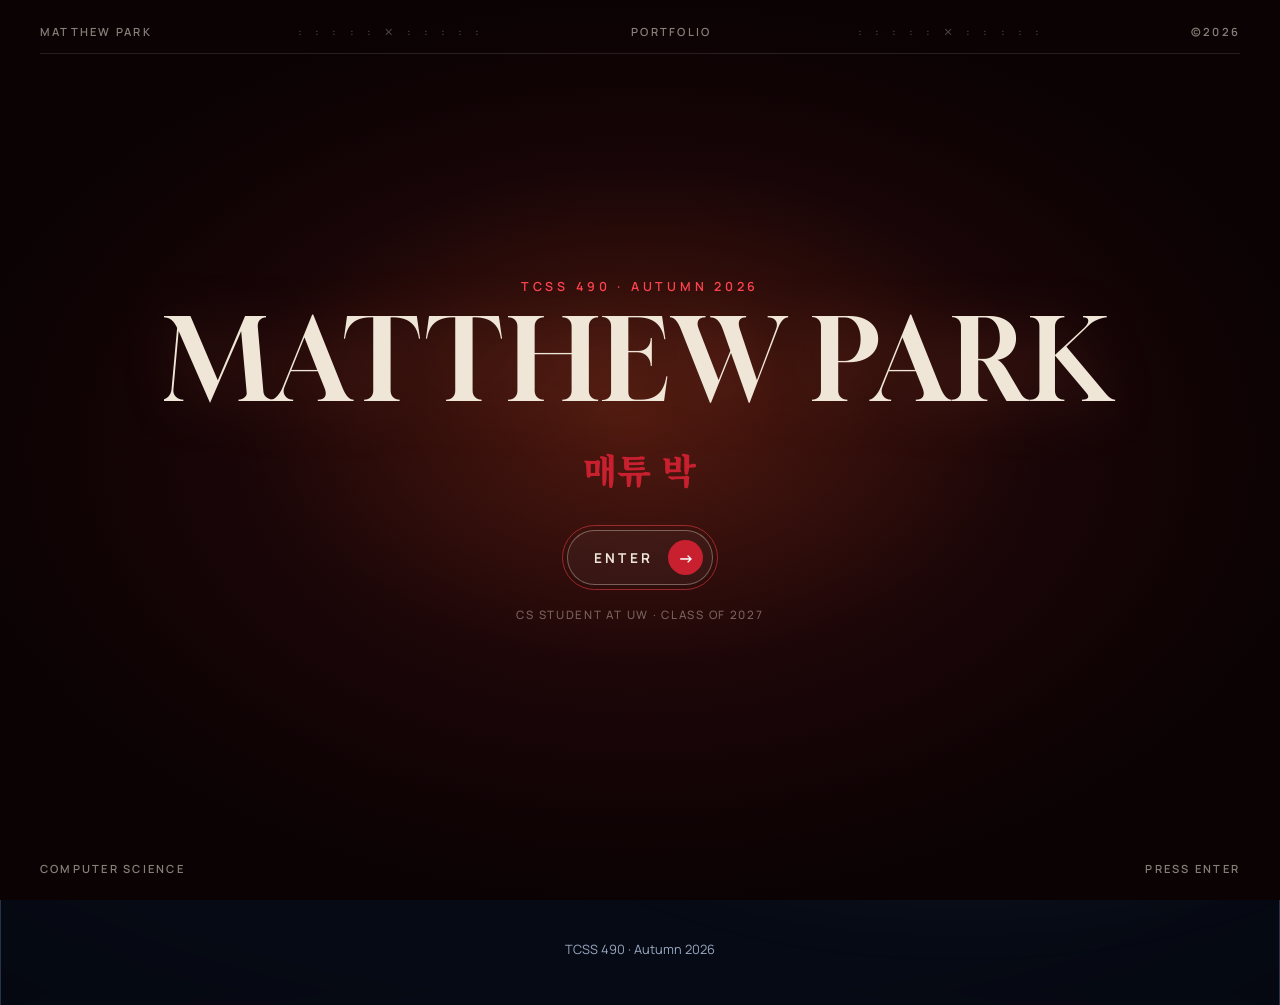
==== commit 92c0cba7: "Add Artifact 6 placeholder card for extra credit" ====
--- a/index.html
+++ b/index.html
@@ -12,7 +12,7 @@
   <link rel="preconnect" href="https://fonts.gstatic.com" crossorigin>
   <link rel="stylesheet" href="https://fonts.googleapis.com/css2?family=Gloock&family=Manrope:wght@400;500;600;700&display=swap">
   <link rel="stylesheet" href="https://fonts.googleapis.com/css2?family=Noto+Serif+KR:wght@900&text=%EB%A7%A4%ED%8A%9C%20%EB%B0%95&display=swap">
-  <link rel="stylesheet" href="style.css?v=7">
+  <link rel="stylesheet" href="style.css?v=8">
   <link rel="stylesheet" href="intro.css?v=7">
   <script src="intro.js?v=7"></script>
   <link rel="stylesheet" href="world.css?v=7">
@@ -66,7 +66,8 @@
           <p class="about-text">
             I'm a computer science student at UW, graduating in June 2027.
             I'm aiming for a software developer role. This site holds the five
-            projects I'm building for TCSS 490, Generative AI and Software Development.
+            projects I'm building for TCSS 490, Generative AI and Software Development,
+            plus an extra one for extra credit.
           </p>
         </section>
       </div>
@@ -98,7 +99,7 @@
     </div>
   </dialog>
 
-  <script src="cards.js?v=7"></script>
-  <script src="script.js?v=7"></script>
+  <script src="cards.js?v=8"></script>
+  <script src="script.js?v=8"></script>
 </body>
 </html>
--- a/style.css
+++ b/style.css
@@ -208,7 +208,7 @@
 }
 .dish-row {
   display: grid; gap: .9rem;
-  grid-template-columns: repeat(5, minmax(0, 1fr));
+  grid-template-columns: repeat(6, minmax(0, 1fr));
 }
 .dish {
   position: relative;
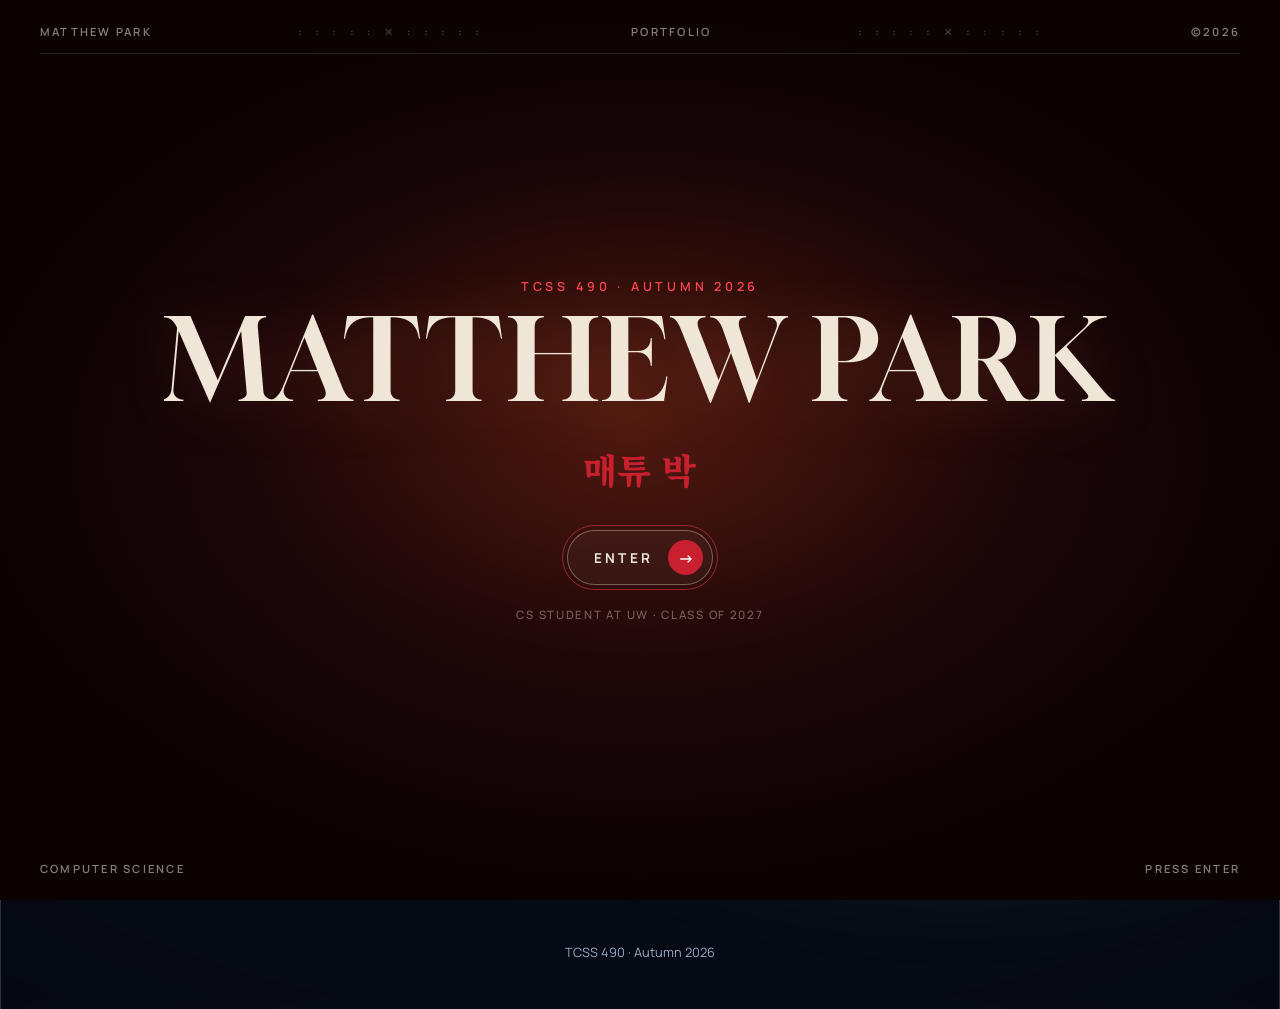
==== commit 7f96dd98: "Turn the artifact row into a slider so Artifact 6 slides into view" ====
--- a/index.html
+++ b/index.html
@@ -12,7 +12,7 @@
   <link rel="preconnect" href="https://fonts.gstatic.com" crossorigin>
   <link rel="stylesheet" href="https://fonts.googleapis.com/css2?family=Gloock&family=Manrope:wght@400;500;600;700&display=swap">
   <link rel="stylesheet" href="https://fonts.googleapis.com/css2?family=Noto+Serif+KR:wght@900&text=%EB%A7%A4%ED%8A%9C%20%EB%B0%95&display=swap">
-  <link rel="stylesheet" href="style.css?v=8">
+  <link rel="stylesheet" href="style.css?v=9">
   <link rel="stylesheet" href="intro.css?v=7">
   <script src="intro.js?v=7"></script>
   <link rel="stylesheet" href="world.css?v=7">
@@ -73,7 +73,13 @@
       </div>
 
       <section class="artifacts" id="artifacts" aria-labelledby="artifacts-heading">
-        <h2 id="artifacts-heading" class="label">TCSS 490 Artifacts</h2>
+        <div class="artifacts-head">
+          <h2 id="artifacts-heading" class="label">TCSS 490 Artifacts</h2>
+          <div class="slide-nav">
+            <button type="button" class="slide-btn" data-dir="-1" aria-label="Slide to earlier artifacts">←</button>
+            <button type="button" class="slide-btn" data-dir="1" aria-label="Slide to later artifacts">→</button>
+          </div>
+        </div>
         <div id="cards" class="dish-row"></div>
       </section>
     </main>
@@ -100,6 +106,6 @@
   </dialog>
 
   <script src="cards.js?v=8"></script>
-  <script src="script.js?v=8"></script>
+  <script src="script.js?v=9"></script>
 </body>
 </html>
--- a/style.css
+++ b/style.css
@@ -206,10 +206,37 @@
   margin-top: clamp(1.5rem, 4vh, 2.5rem);
   padding-bottom: 1.5rem;
 }
+.artifacts-head { display: flex; align-items: center; justify-content: space-between; gap: 1rem; margin-bottom: .4rem; }
+.artifacts-head .label { margin: 0; }
+.slide-nav { display: flex; gap: .5rem; }
+.slide-btn {
+  width: 2.2rem; height: 2.2rem; border-radius: 50%;
+  border: 1px solid var(--line); background: var(--glass); color: var(--fg);
+  font: 600 .95rem var(--sans); cursor: pointer;
+  transition: transform .3s, border-color .3s, background-color .3s, opacity .3s;
+}
+.slide-btn:hover:not(:disabled) { border-color: var(--red); background: var(--red); color: #fff; transform: translateY(-2px); }
+.slide-btn:disabled { opacity: .35; cursor: default; }
+.slide-nav[hidden] { display: none; }
+/* Five cards fill the row; the rest slide in from the right. */
 .dish-row {
   display: grid; gap: .9rem;
-  grid-template-columns: repeat(6, minmax(0, 1fr));
-}
+  grid-auto-flow: column;
+  grid-auto-columns: calc((100% - 4 * .9rem) / 5);
+  overflow-x: auto; overscroll-behavior-x: contain;
+  scroll-snap-type: x mandatory; scroll-behavior: smooth;
+  scroll-padding-inline: .3rem;
+  scrollbar-width: none;
+  /* room for the hover lift and glow, which the scroll box would otherwise clip */
+  padding: .6rem .3rem 1.6rem; margin: -.6rem -.3rem -1.6rem;
+  transition: -webkit-mask-image .3s, mask-image .3s;
+}
+.dish-row::-webkit-scrollbar { display: none; }
+.dish-row.more-right { -webkit-mask-image: linear-gradient(to right, #000 88%, transparent); mask-image: linear-gradient(to right, #000 88%, transparent); }
+.dish-row.more-left { -webkit-mask-image: linear-gradient(to left, #000 88%, transparent); mask-image: linear-gradient(to left, #000 88%, transparent); }
+.dish-row.more-left.more-right { -webkit-mask-image: linear-gradient(to right, transparent, #000 12%, #000 88%, transparent); mask-image: linear-gradient(to right, transparent, #000 12%, #000 88%, transparent); }
+.dish-row.dragging { scroll-snap-type: none; scroll-behavior: auto; cursor: grabbing; user-select: none; }
+.dish { scroll-snap-align: start; }
 .dish {
   position: relative;
   display: flex; align-items: center; gap: .85rem;
@@ -334,13 +361,7 @@
   .topbar nav { grid-column: 1 / -1; grid-row: 2; justify-content: flex-start; flex-wrap: wrap; }
   .hero-row { flex-direction: column; align-items: flex-start; }
   .intro { text-align: left; max-width: 34rem; }
-  .dish-row {
-    grid-template-columns: none;
-    grid-auto-flow: column; grid-auto-columns: minmax(230px, 70%);
-    overflow-x: auto; scroll-snap-type: x mandatory;
-    padding: .4rem .2rem 1rem;
-  }
-  .dish { scroll-snap-align: start; }
+  .dish-row { grid-auto-columns: minmax(230px, 70%); }
   /* on smaller screens the photo sits in the flow, overlapping the bottom of the word */
   .portrait {
     position: relative; left: auto; bottom: auto;
